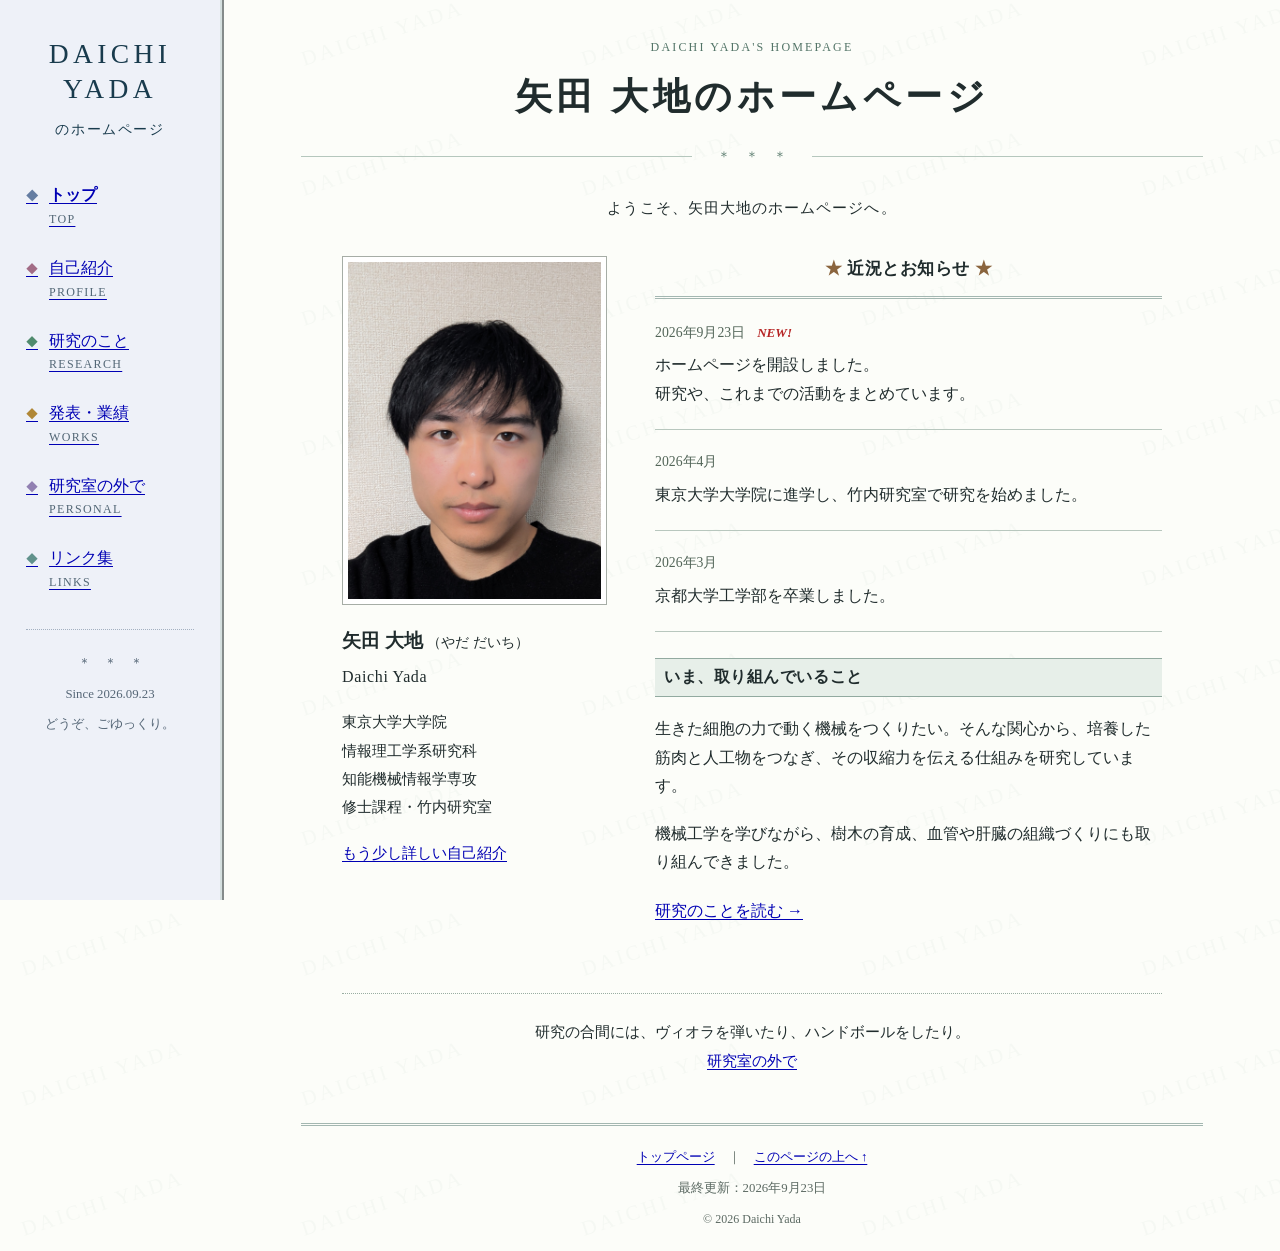
==== docs/index.html @ 032e5d39 "Create retro personal homepage with profile and research achievements" ====
<!doctype html>
<html lang="ja">
<head>
<meta charset="utf-8">
<meta name="viewport" content="width=device-width, initial-scale=1">
<title>矢田 大地のホームページ</title>
<meta name="description" content="矢田大地の個人ホームページ。東京大学大学院・竹内研究室での研究、京都大学からの経歴、学会発表と課外活動を紹介しています。">
<meta name="theme-color" content="#eef1f8">
<link rel="canonical" href="https://daichi-yada.github.io/">
<link rel="icon" href="assets/favicon.svg" type="image/svg+xml">
<link rel="stylesheet" href="style.css">
</head>
<body>
<a class="skip-link" href="#main">本文へ移動</a>
<aside class="sidebar"><a class="site-sign" href="index.html" aria-label="矢田大地のホームページ トップ"><span lang="en">DAICHI<br> YADA</span><small>のホームページ</small></a><nav aria-label="メインメニュー"><ul><li><a href="index.html" aria-current="page"><span class="nav-mark" aria-hidden="true">◆</span>トップ<small lang="en">TOP</small></a></li><li><a href="profile.html"><span class="nav-mark" aria-hidden="true">◆</span>自己紹介<small lang="en">PROFILE</small></a></li><li><a href="research.html"><span class="nav-mark" aria-hidden="true">◆</span>研究のこと<small lang="en">RESEARCH</small></a></li><li><a href="works.html"><span class="nav-mark" aria-hidden="true">◆</span>発表・業績<small lang="en">WORKS</small></a></li><li><a href="personal.html"><span class="nav-mark" aria-hidden="true">◆</span>研究室の外で<small lang="en">PERSONAL</small></a></li><li><a href="links.html"><span class="nav-mark" aria-hidden="true">◆</span>リンク集<small lang="en">LINKS</small></a></li></ul></nav><div class="sidebar-footer"><span aria-hidden="true">＊　＊　＊</span><p lang="en">Since 2026.09.23</p><p>どうぞ、ごゆっくり。</p></div></aside>
<div class="page"><main id="main"><header class="page-header"><p class="eyebrow" lang="en">DAICHI YADA'S HOMEPAGE</p><h1>矢田 大地のホームページ</h1><div class="star-line" aria-hidden="true">＊　＊　＊</div></header><div class="content">
<p class="welcome">ようこそ、矢田大地のホームページへ。</p>
<div class="home-grid">
 <div class="portrait-column">
  <img class="portrait" src="assets/portrait.jpg" width="2160" height="2881" alt="矢田大地の顔写真" fetchpriority="high">
  <p class="name">矢田 大地 <span>（やだ だいち）</span><br><span lang="en">Daichi Yada</span></p>
  <p>東京大学大学院<br>情報理工学系研究科<br>知能機械情報学専攻<br>修士課程・竹内研究室</p>
  <p><a href="profile.html">もう少し詳しい自己紹介</a></p>
 </div>
 <div class="home-news">
  <h2 class="stars">近況とお知らせ</h2>
  <article class="news-item"><time datetime="2026-09-23">2026年9月23日</time> <span class="new">NEW!</span><p>ホームページを開設しました。<br>研究や、これまでの活動をまとめています。</p></article>
  <article class="news-item"><time datetime="2026-04">2026年4月</time><p>東京大学大学院に進学し、竹内研究室で研究を始めました。</p></article>
  <article class="news-item"><time datetime="2026-03">2026年3月</time><p>京都大学工学部を卒業しました。</p></article>
  <section class="intro-note"><h2>いま、取り組んでいること</h2><p>生きた細胞の力で動く機械をつくりたい。そんな関心から、培養した筋肉と人工物をつなぎ、その収縮力を伝える仕組みを研究しています。</p><p>機械工学を学びながら、樹木の育成、血管や肝臓の組織づくりにも取り組んできました。</p><a href="research.html">研究のことを読む →</a></section>
 </div>
</div>
<div class="home-bottom"><p>研究の合間には、ヴィオラを弾いたり、ハンドボールをしたり。</p><a href="personal.html">研究室の外で</a></div>
</div></main>
<footer class="footer"><p><a href="index.html">トップページ</a>　｜　<a href="#main">このページの上へ ↑</a></p><p>最終更新：2026年9月23日</p><small lang="en">© 2026 Daichi Yada</small></footer></div>
</body></html>
---- docs/style.css ----
:root{color-scheme:light;--ink:#202c2d;--blue:#0000b4;--line:#a3b7b1;--sidebar:224px}
*{box-sizing:border-box}html{scroll-padding-top:20px}body{margin:0;color:var(--ink);background:#fcfdf9 url('assets/pattern.svg') repeat;font:16px/1.85 'Yu Mincho','Hiragino Mincho ProN','Noto Serif CJK JP',serif}a{color:var(--blue);text-underline-offset:3px}a:visited{color:#653787}a:hover{color:#9b271c}a:focus-visible{outline:3px solid #b36b21;outline-offset:5px}p{margin:0 0 1.2em}h1,h2,h3{line-height:1.55}h1{font-size:clamp(1.75rem,3.2vw,2.3rem);letter-spacing:.12em;margin:12px 0 18px;font-weight:700}h2{font-size:1.22rem;letter-spacing:.035em;margin:36px 0 18px;padding:6px 12px;background:#e7efe9;border-top:1px solid #92aaa0;border-bottom:1px solid #92aaa0}h3{font-size:1.1rem}small{font-size:.82rem}h2 small{font-weight:400;display:inline-block;margin-left:14px}section{margin-bottom:30px}.sidebar{position:fixed;left:0;top:0;bottom:0;width:var(--sidebar);background:#eef1f8;border-right:4px ridge #d4dfdf;padding:38px 26px 25px;overflow-y:auto}.site-sign{display:block;text-align:center;color:#193b4d!important;text-decoration:none;margin-bottom:37px}.site-sign>span{font:1.72rem/1.16 Georgia,serif;letter-spacing:.16em}.site-sign>small{display:block;margin-top:10px;font-size:.85rem;letter-spacing:.12em}nav ul{padding:0;margin:0;list-style:none}nav li{margin:0 0 23px}nav a{display:block;padding:1px 0}nav a[aria-current]{font-weight:700}.nav-mark{font-size:.72rem;margin-right:11px;color:#647da2}nav li:nth-child(2) .nav-mark{color:#a26c86}nav li:nth-child(3) .nav-mark{color:#508b6e}nav li:nth-child(4) .nav-mark{color:#b08736}nav li:nth-child(5) .nav-mark{color:#9180b2}nav li:nth-child(6) .nav-mark{color:#61928c}nav small{display:block;padding-left:23px;letter-spacing:.11em;font-family:Georgia,serif;font-weight:400;color:#536776;font-size:.75rem;line-height:1.5}.sidebar-footer{text-align:center;border-top:1px dotted #a3b0c1;margin-top:37px;padding-top:22px;color:#566777;font-size:.8rem}.sidebar-footer p{margin:7px 0}.page{margin-left:var(--sidebar);padding:38px 6vw 20px}main{max-width:920px;margin:0 auto;min-height:72vh}.page-header{text-align:center;margin-bottom:24px}.eyebrow{font: .75rem/1.5 Georgia,serif;letter-spacing:.18em;color:#527467;margin-bottom:7px}.star-line{font-size:.9rem;color:#658477;display:flex;align-items:center;gap:25px;justify-content:center}.star-line:before,.star-line:after{content:'';height:1px;background:#b5c7bd;flex:1}.content{max-width:820px;margin:0 auto}.welcome{text-align:center;margin:22px 0 34px;font-size:.95rem;letter-spacing:.07em}.home-grid{display:grid;grid-template-columns:265px minmax(0,1fr);gap:48px}.portrait{display:block;width:100%;height:auto;border:1px solid #a6ada6;padding:5px;background:#fff}.name{font-weight:700;font-size:1.17rem;margin:19px 0 15px}.name span{font-size:.9rem;font-weight:400}.name span[lang=en]{font:1rem/2 Georgia,serif;letter-spacing:.04em}.portrait-column>p:not(.name){font-size:.95rem}.stars{margin:0 0 2px;text-align:center;background:transparent;border:none;padding:0 0 14px;border-bottom:3px double var(--line);font-size:1.05rem}.stars:before{content:'★ ';color:#8a643d}.stars:after{content:' ★';color:#8a643d}.news-item{border-bottom:1px solid #b8c7be;padding:16px 0 2px}.news-item time{font-size:.86rem;color:#526558}.news-item p{margin-top:5px;font-size:.97rem}.new{color:#b62424;font:bold italic .82rem Georgia,serif;padding-left:8px}.intro-note h2{font-size:1rem;margin-top:26px;padding:6px 9px}.intro-note p{font-size:.97rem}.home-bottom{text-align:center;border-top:1px dotted #99ada2;margin-top:38px;padding-top:25px;font-size:.91rem}.home-bottom p{margin-bottom:2px}.lead{text-align:center;font-size:1.17rem;margin:30px 0}.profile-list{display:grid;grid-template-columns:140px 1fr;border-top:1px solid var(--line)}.profile-list dt,.profile-list dd{padding:13px 12px;border-bottom:1px solid var(--line);margin:0}.profile-list dt{background:#edf1eb}table{border-collapse:collapse;width:100%;background:#ffffff94}th,td{border:1px solid var(--line);padding:13px 16px;text-align:left;vertical-align:top}thead{background:#e7efe9}tbody th{width:175px;font-weight:400}.spaced-list{padding-left:1.4em}.spaced-list li{margin:9px 0}.affiliation{color:#53695c;font-size:.88rem;margin-bottom:11px}.thesis{padding-left:17px;border-left:3px double #8da596;font-size:.94rem;overflow-wrap:anywhere}.publication{border-bottom:1px dotted var(--line);padding:10px 0 18px;margin-bottom:24px}.publication h3{margin:7px 0}.publication p[lang=en]{font-family:Georgia,serif;font-size:1rem;line-height:1.7}.activity-list dt,.link-list dt{font-weight:bold;margin-top:27px}.activity-list dd,.link-list dd{margin:8px 0 22px 19px}.closing-note{text-align:center;border-top:1px dotted var(--line);margin-top:40px;padding-top:28px}.footer{max-width:920px;margin:48px auto 0;padding-top:20px;border-top:3px double var(--line);text-align:center;font-size:.8rem;color:#5c6a63}.footer p{margin:0 0 7px}.footer small{font-size:.75rem}.skip-link{position:fixed;left:12px;top:-100px;z-index:2;background:white;padding:10px}.skip-link:focus{top:10px}.sr-only{position:absolute;width:1px;height:1px;padding:0;margin:-1px;overflow:hidden;clip:rect(0,0,0,0);white-space:nowrap;border:0}
@media(min-width:1500px){.page{padding-top:55px}.home-grid{gap:60px}}
@media(max-width:1050px){:root{--sidebar:190px}.sidebar{padding:30px 18px}.page{padding:28px 4vw}.home-grid{grid-template-columns:220px minmax(0,1fr);gap:30px}}
@media(max-width:760px){.sidebar{position:static;width:auto;border-right:0;border-bottom:4px ridge #d4dfdf;padding:16px 20px 12px}.site-sign{margin:0 0 15px}.site-sign>span{font-size:1.25rem}.site-sign br{display:none}.site-sign br:after{content:' '}.site-sign>small{display:inline;margin-left:10px;font-size:.8rem}nav ul{display:grid;grid-template-columns:repeat(3,minmax(0,1fr));gap:8px 10px}nav li{margin:0}nav a{font-size:.9rem;text-align:center;padding:5px 0}.nav-mark{margin-right:5px;font-size:.6rem}nav small{padding:0;font-size:.75rem}.sidebar-footer{display:none}.page{margin:0;padding:27px 22px 18px}h1{font-size:1.6rem;letter-spacing:.05em}.welcome{font-size:.9rem;margin-bottom:26px}.home-grid{grid-template-columns:190px minmax(0,1fr);gap:24px}.profile-list{grid-template-columns:110px 1fr}th,td{padding:11px 10px}tbody th{width:135px}.footer{margin-top:35px}}
@media(max-width:560px){.home-grid{grid-template-columns:1fr;gap:26px}.portrait-column{text-align:center}.portrait{width:230px;max-width:100%;margin:auto}.portrait-column>p{margin-bottom:12px}.portrait-column>p:not(.name){line-height:1.7}.home-news .stars{margin-top:4px}.profile-list{grid-template-columns:1fr}.profile-list dt{padding-bottom:4px;border-bottom:0;font-weight:700}.profile-list dd{padding-top:6px}h2{font-size:1.1rem}h2 small{display:block;margin-left:0}tbody th{width:105px;font-size:.9rem}.eyebrow{font-size:.75rem;letter-spacing:.1em}.page{padding-left:18px;padding-right:18px}}
@media print{.sidebar,.skip-link,.footer{display:none}.page{margin:0;padding:0}body{background:white;font-size:11pt}main{max-width:none}a{color:inherit}.portrait{max-width:180px}h2{break-after:avoid}tr,.publication{break-inside:avoid}}
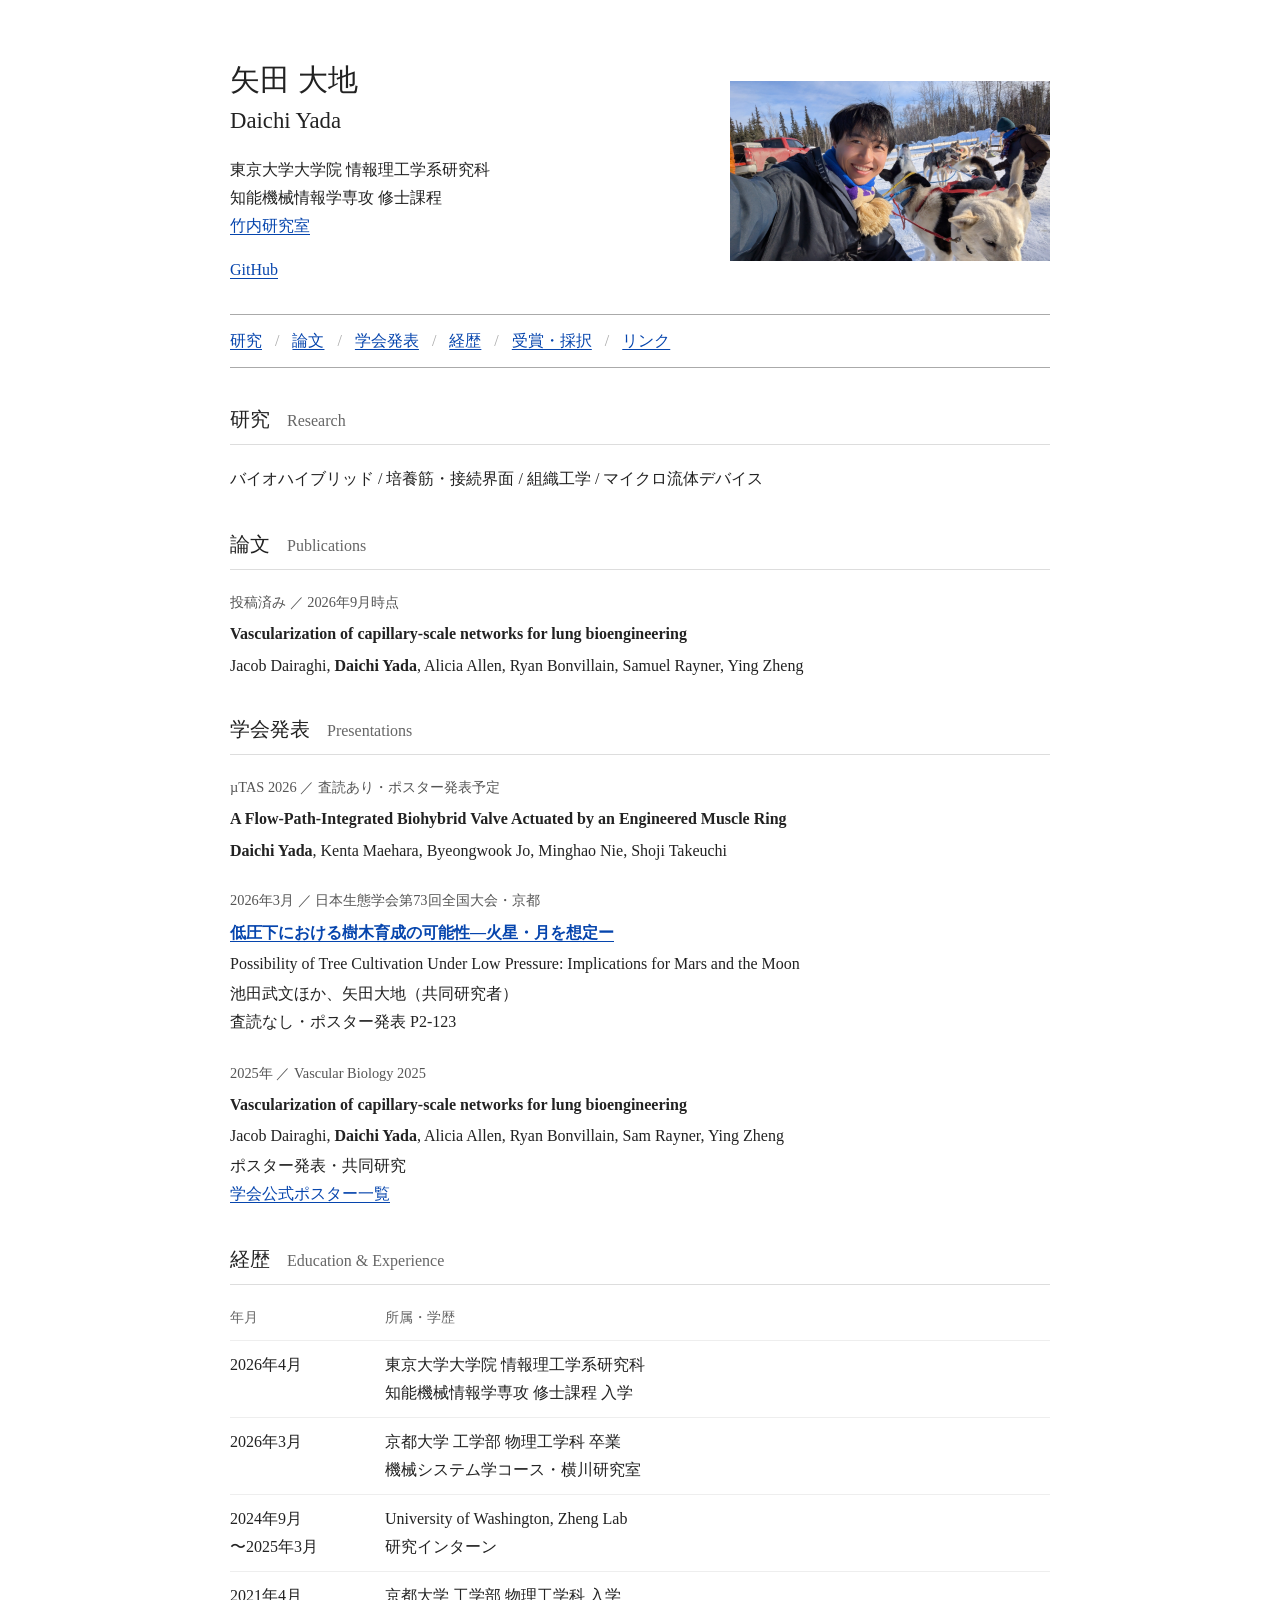
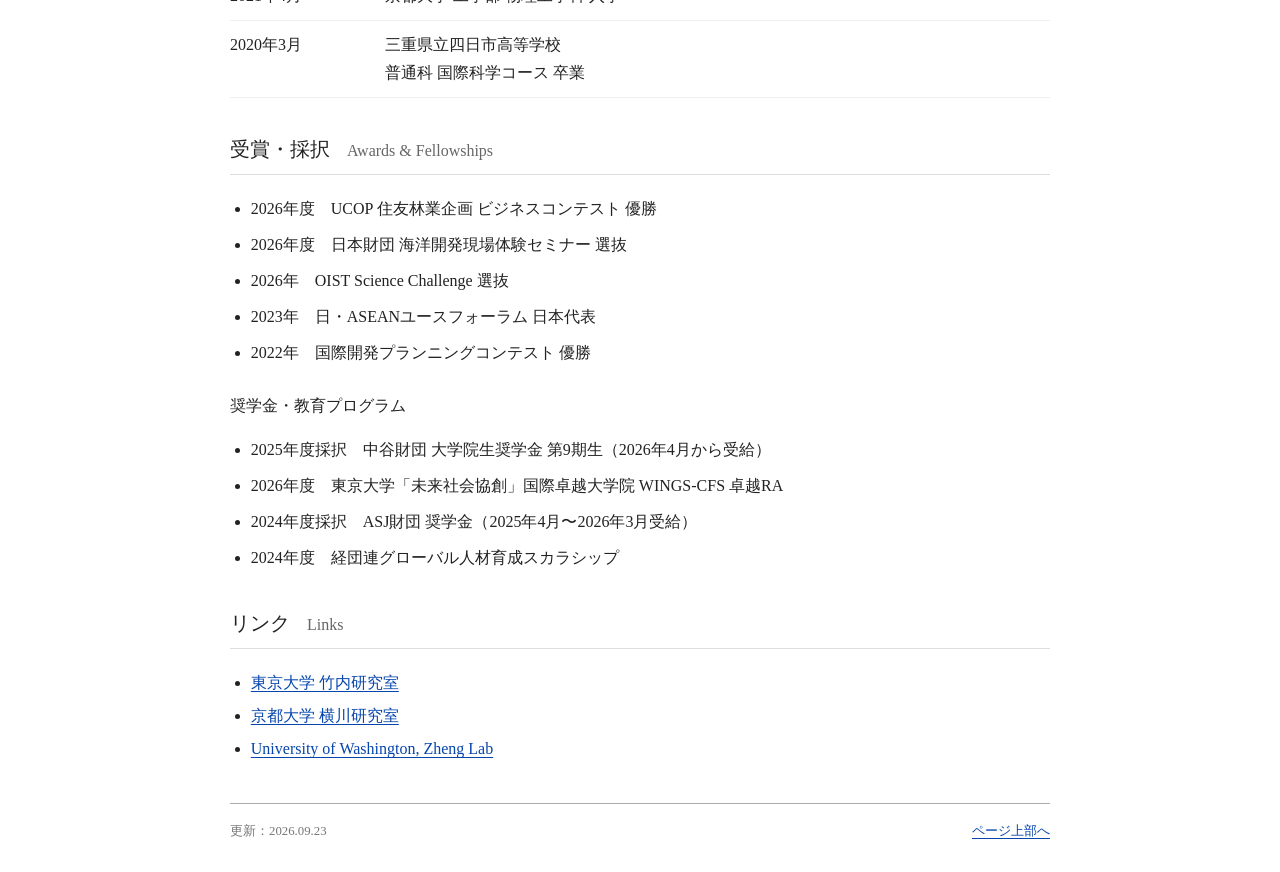
==== commit 1785a4d5: "Simplify homepage to academic profile and replace portrait" ====
--- a/docs/index.html
+++ b/docs/index.html
@@ -3,34 +3,62 @@
 <head>
 <meta charset="utf-8">
 <meta name="viewport" content="width=device-width, initial-scale=1">
-<title>矢田 大地のホームページ</title>
-<meta name="description" content="矢田大地の個人ホームページ。東京大学大学院・竹内研究室での研究、京都大学からの経歴、学会発表と課外活動を紹介しています。">
-<meta name="theme-color" content="#eef1f8">
+<title>矢田 大地 / Daichi Yada</title>
+<meta name="description" content="矢田大地 / Daichi Yada — 東京大学大学院 情報理工学系研究科。経歴・論文・学会発表。">
+<meta name="theme-color" content="#ffffff">
 <link rel="canonical" href="https://daichi-yada.github.io/">
 <link rel="icon" href="assets/favicon.svg" type="image/svg+xml">
 <link rel="stylesheet" href="style.css">
 </head>
 <body>
 <a class="skip-link" href="#main">本文へ移動</a>
-<aside class="sidebar"><a class="site-sign" href="index.html" aria-label="矢田大地のホームページ トップ"><span lang="en">DAICHI<br> YADA</span><small>のホームページ</small></a><nav aria-label="メインメニュー"><ul><li><a href="index.html" aria-current="page"><span class="nav-mark" aria-hidden="true">◆</span>トップ<small lang="en">TOP</small></a></li><li><a href="profile.html"><span class="nav-mark" aria-hidden="true">◆</span>自己紹介<small lang="en">PROFILE</small></a></li><li><a href="research.html"><span class="nav-mark" aria-hidden="true">◆</span>研究のこと<small lang="en">RESEARCH</small></a></li><li><a href="works.html"><span class="nav-mark" aria-hidden="true">◆</span>発表・業績<small lang="en">WORKS</small></a></li><li><a href="personal.html"><span class="nav-mark" aria-hidden="true">◆</span>研究室の外で<small lang="en">PERSONAL</small></a></li><li><a href="links.html"><span class="nav-mark" aria-hidden="true">◆</span>リンク集<small lang="en">LINKS</small></a></li></ul></nav><div class="sidebar-footer"><span aria-hidden="true">＊　＊　＊</span><p lang="en">Since 2026.09.23</p><p>どうぞ、ごゆっくり。</p></div></aside>
-<div class="page"><main id="main"><header class="page-header"><p class="eyebrow" lang="en">DAICHI YADA'S HOMEPAGE</p><h1>矢田 大地のホームページ</h1><div class="star-line" aria-hidden="true">＊　＊　＊</div></header><div class="content">
-<p class="welcome">ようこそ、矢田大地のホームページへ。</p>
-<div class="home-grid">
- <div class="portrait-column">
-  <img class="portrait" src="assets/portrait.jpg" width="2160" height="2881" alt="矢田大地の顔写真" fetchpriority="high">
-  <p class="name">矢田 大地 <span>（やだ だいち）</span><br><span lang="en">Daichi Yada</span></p>
-  <p>東京大学大学院<br>情報理工学系研究科<br>知能機械情報学専攻<br>修士課程・竹内研究室</p>
-  <p><a href="profile.html">もう少し詳しい自己紹介</a></p>
- </div>
- <div class="home-news">
-  <h2 class="stars">近況とお知らせ</h2>
-  <article class="news-item"><time datetime="2026-09-23">2026年9月23日</time> <span class="new">NEW!</span><p>ホームページを開設しました。<br>研究や、これまでの活動をまとめています。</p></article>
-  <article class="news-item"><time datetime="2026-04">2026年4月</time><p>東京大学大学院に進学し、竹内研究室で研究を始めました。</p></article>
-  <article class="news-item"><time datetime="2026-03">2026年3月</time><p>京都大学工学部を卒業しました。</p></article>
-  <section class="intro-note"><h2>いま、取り組んでいること</h2><p>生きた細胞の力で動く機械をつくりたい。そんな関心から、培養した筋肉と人工物をつなぎ、その収縮力を伝える仕組みを研究しています。</p><p>機械工学を学びながら、樹木の育成、血管や肝臓の組織づくりにも取り組んできました。</p><a href="research.html">研究のことを読む →</a></section>
- </div>
+<main id="main">
+<header class="profile-header">
+<div class="identity">
+<h1>矢田 大地 <span lang="en">Daichi Yada</span></h1>
+<p>東京大学大学院 情報理工学系研究科<br>知能機械情報学専攻 修士課程<br><a href="https://www.hybrid.t.u-tokyo.ac.jp/">竹内研究室</a></p>
+<p class="external"><a href="https://github.com/Daichi-Yada">GitHub</a></p>
 </div>
-<div class="home-bottom"><p>研究の合間には、ヴィオラを弾いたり、ハンドボールをしたり。</p><a href="personal.html">研究室の外で</a></div>
-</div></main>
-<footer class="footer"><p><a href="index.html">トップページ</a>　｜　<a href="#main">このページの上へ ↑</a></p><p>最終更新：2026年9月23日</p><small lang="en">© 2026 Daichi Yada</small></footer></div>
-</body></html>
+<img class="portrait" src="assets/portrait-2025.jpg" width="3840" height="2160" alt="雪景色の中で犬と写る矢田大地" fetchpriority="high">
+</header>
+<nav aria-label="メインメニュー"><a href="#research">研究</a><span>/</span><a href="#publications">論文</a><span>/</span><a href="#presentations">学会発表</a><span>/</span><a href="#education">経歴</a><span>/</span><a href="#awards">受賞・採択</a><span>/</span><a href="#links">リンク</a></nav>
+<section id="research"><h2>研究 <small lang="en">Research</small></h2><p>バイオハイブリッド / 培養筋・接続界面 / 組織工学 / マイクロ流体デバイス</p></section>
+<section id="publications"><h2>論文 <small lang="en">Publications</small></h2>
+<article class="publication"><p class="affiliation">投稿済み ／ 2026年9月時点</p><h3 lang="en">Vascularization of capillary-scale networks for lung bioengineering</h3><p lang="en">Jacob Dairaghi, <strong>Daichi Yada</strong>, Alicia Allen, Ryan Bonvillain, Samuel Rayner, Ying Zheng</p></article>
+</section>
+<section id="presentations"><h2>学会発表 <small lang="en">Presentations</small></h2>
+<article class="publication"><p class="affiliation">µTAS 2026 ／ 査読あり・ポスター発表予定</p><h3 lang="en">A Flow-Path-Integrated Biohybrid Valve Actuated by an Engineered Muscle Ring</h3><p lang="en"><strong>Daichi Yada</strong>, Kenta Maehara, Byeongwook Jo, Minghao Nie, Shoji Takeuchi</p></article>
+<article class="publication"><p class="affiliation">2026年3月 ／ 日本生態学会第73回全国大会・京都</p><h3><a href="https://esj.ne.jp/meeting/abst/73/P2-123.html">低圧下における樹木育成の可能性―火星・月を想定ー</a></h3><p lang="en">Possibility of Tree Cultivation Under Low Pressure: Implications for Mars and the Moon</p><p>池田武文ほか、矢田大地（共同研究者）<br>査読なし・ポスター発表 P2-123</p></article>
+<article class="publication"><p class="affiliation">2025年 ／ Vascular Biology 2025</p><h3 lang="en">Vascularization of capillary-scale networks for lung bioengineering</h3><p lang="en">Jacob Dairaghi, <strong>Daichi Yada</strong>, Alicia Allen, Ryan Bonvillain, Sam Rayner, Ying Zheng</p><p>ポスター発表・共同研究<br><a href="https://northamericanvascularbiologyorganization.growthzoneapp.com/ap/CloudFile/Download/LvDlM87p">学会公式ポスター一覧</a></p></article>
+</section>
+<section id="education"><h2>経歴 <small lang="en">Education &amp; Experience</small></h2>
+<table><caption class="sr-only">学歴と研究留学の経歴</caption><thead><tr><th scope="col">年月</th><th scope="col">所属・学歴</th></tr></thead><tbody>
+<tr><th scope="row">2026年4月</th><td>東京大学大学院 情報理工学系研究科<br>知能機械情報学専攻 修士課程 入学</td></tr>
+<tr><th scope="row">2026年3月</th><td>京都大学 工学部 物理工学科 卒業<br>機械システム学コース・横川研究室</td></tr>
+<tr><th scope="row">2024年9月<br>〜2025年3月</th><td>University of Washington, Zheng Lab<br>研究インターン</td></tr>
+<tr><th scope="row">2021年4月</th><td>京都大学 工学部 物理工学科 入学</td></tr>
+<tr><th scope="row">2020年3月</th><td>三重県立四日市高等学校<br>普通科 国際科学コース 卒業</td></tr>
+</tbody></table>
+</section>
+<section id="awards"><h2>受賞・採択 <small lang="en">Awards &amp; Fellowships</small></h2>
+<ul class="spaced-list">
+<li>2026年度　UCOP 住友林業企画 ビジネスコンテスト 優勝</li>
+<li>2026年度　日本財団 海洋開発現場体験セミナー 選抜</li>
+<li>2026年　OIST Science Challenge 選抜</li>
+<li>2023年　日・ASEANユースフォーラム 日本代表</li>
+<li>2022年　国際開発プランニングコンテスト 優勝</li>
+</ul>
+<h3 class="subheading">奨学金・教育プログラム</h3>
+<ul class="spaced-list"><li>2025年度採択　中谷財団 大学院生奨学金 第9期生（2026年4月から受給）</li><li>2026年度　東京大学「未来社会協創」国際卓越大学院 WINGS-CFS 卓越RA</li><li>2024年度採択　ASJ財団 奨学金（2025年4月〜2026年3月受給）</li><li>2024年度　経団連グローバル人材育成スカラシップ</li></ul>
+</section>
+<section id="links"><h2>リンク <small lang="en">Links</small></h2>
+<ul class="link-list">
+<li><a href="https://www.hybrid.t.u-tokyo.ac.jp/">東京大学 竹内研究室</a></li>
+<li><a href="https://www.mbsys.me.kyoto-u.ac.jp/">京都大学 横川研究室</a></li>
+<li><a href="https://sites.google.com/uw.edu/yingzhenglab/">University of Washington, Zheng Lab</a></li>
+</ul>
+</section>
+<footer><span>更新：2026.09.23</span><a href="#main">ページ上部へ</a></footer>
+</main>
+</body>
+</html>
--- a/docs/style.css
+++ b/docs/style.css
@@ -1,7 +1,39 @@
-:root{color-scheme:light;--ink:#202c2d;--blue:#0000b4;--line:#a3b7b1;--sidebar:224px}
-*{box-sizing:border-box}html{scroll-padding-top:20px}body{margin:0;color:var(--ink);background:#fcfdf9 url('assets/pattern.svg') repeat;font:16px/1.85 'Yu Mincho','Hiragino Mincho ProN','Noto Serif CJK JP',serif}a{color:var(--blue);text-underline-offset:3px}a:visited{color:#653787}a:hover{color:#9b271c}a:focus-visible{outline:3px solid #b36b21;outline-offset:5px}p{margin:0 0 1.2em}h1,h2,h3{line-height:1.55}h1{font-size:clamp(1.75rem,3.2vw,2.3rem);letter-spacing:.12em;margin:12px 0 18px;font-weight:700}h2{font-size:1.22rem;letter-spacing:.035em;margin:36px 0 18px;padding:6px 12px;background:#e7efe9;border-top:1px solid #92aaa0;border-bottom:1px solid #92aaa0}h3{font-size:1.1rem}small{font-size:.82rem}h2 small{font-weight:400;display:inline-block;margin-left:14px}section{margin-bottom:30px}.sidebar{position:fixed;left:0;top:0;bottom:0;width:var(--sidebar);background:#eef1f8;border-right:4px ridge #d4dfdf;padding:38px 26px 25px;overflow-y:auto}.site-sign{display:block;text-align:center;color:#193b4d!important;text-decoration:none;margin-bottom:37px}.site-sign>span{font:1.72rem/1.16 Georgia,serif;letter-spacing:.16em}.site-sign>small{display:block;margin-top:10px;font-size:.85rem;letter-spacing:.12em}nav ul{padding:0;margin:0;list-style:none}nav li{margin:0 0 23px}nav a{display:block;padding:1px 0}nav a[aria-current]{font-weight:700}.nav-mark{font-size:.72rem;margin-right:11px;color:#647da2}nav li:nth-child(2) .nav-mark{color:#a26c86}nav li:nth-child(3) .nav-mark{color:#508b6e}nav li:nth-child(4) .nav-mark{color:#b08736}nav li:nth-child(5) .nav-mark{color:#9180b2}nav li:nth-child(6) .nav-mark{color:#61928c}nav small{display:block;padding-left:23px;letter-spacing:.11em;font-family:Georgia,serif;font-weight:400;color:#536776;font-size:.75rem;line-height:1.5}.sidebar-footer{text-align:center;border-top:1px dotted #a3b0c1;margin-top:37px;padding-top:22px;color:#566777;font-size:.8rem}.sidebar-footer p{margin:7px 0}.page{margin-left:var(--sidebar);padding:38px 6vw 20px}main{max-width:920px;margin:0 auto;min-height:72vh}.page-header{text-align:center;margin-bottom:24px}.eyebrow{font: .75rem/1.5 Georgia,serif;letter-spacing:.18em;color:#527467;margin-bottom:7px}.star-line{font-size:.9rem;color:#658477;display:flex;align-items:center;gap:25px;justify-content:center}.star-line:before,.star-line:after{content:'';height:1px;background:#b5c7bd;flex:1}.content{max-width:820px;margin:0 auto}.welcome{text-align:center;margin:22px 0 34px;font-size:.95rem;letter-spacing:.07em}.home-grid{display:grid;grid-template-columns:265px minmax(0,1fr);gap:48px}.portrait{display:block;width:100%;height:auto;border:1px solid #a6ada6;padding:5px;background:#fff}.name{font-weight:700;font-size:1.17rem;margin:19px 0 15px}.name span{font-size:.9rem;font-weight:400}.name span[lang=en]{font:1rem/2 Georgia,serif;letter-spacing:.04em}.portrait-column>p:not(.name){font-size:.95rem}.stars{margin:0 0 2px;text-align:center;background:transparent;border:none;padding:0 0 14px;border-bottom:3px double var(--line);font-size:1.05rem}.stars:before{content:'★ ';color:#8a643d}.stars:after{content:' ★';color:#8a643d}.news-item{border-bottom:1px solid #b8c7be;padding:16px 0 2px}.news-item time{font-size:.86rem;color:#526558}.news-item p{margin-top:5px;font-size:.97rem}.new{color:#b62424;font:bold italic .82rem Georgia,serif;padding-left:8px}.intro-note h2{font-size:1rem;margin-top:26px;padding:6px 9px}.intro-note p{font-size:.97rem}.home-bottom{text-align:center;border-top:1px dotted #99ada2;margin-top:38px;padding-top:25px;font-size:.91rem}.home-bottom p{margin-bottom:2px}.lead{text-align:center;font-size:1.17rem;margin:30px 0}.profile-list{display:grid;grid-template-columns:140px 1fr;border-top:1px solid var(--line)}.profile-list dt,.profile-list dd{padding:13px 12px;border-bottom:1px solid var(--line);margin:0}.profile-list dt{background:#edf1eb}table{border-collapse:collapse;width:100%;background:#ffffff94}th,td{border:1px solid var(--line);padding:13px 16px;text-align:left;vertical-align:top}thead{background:#e7efe9}tbody th{width:175px;font-weight:400}.spaced-list{padding-left:1.4em}.spaced-list li{margin:9px 0}.affiliation{color:#53695c;font-size:.88rem;margin-bottom:11px}.thesis{padding-left:17px;border-left:3px double #8da596;font-size:.94rem;overflow-wrap:anywhere}.publication{border-bottom:1px dotted var(--line);padding:10px 0 18px;margin-bottom:24px}.publication h3{margin:7px 0}.publication p[lang=en]{font-family:Georgia,serif;font-size:1rem;line-height:1.7}.activity-list dt,.link-list dt{font-weight:bold;margin-top:27px}.activity-list dd,.link-list dd{margin:8px 0 22px 19px}.closing-note{text-align:center;border-top:1px dotted var(--line);margin-top:40px;padding-top:28px}.footer{max-width:920px;margin:48px auto 0;padding-top:20px;border-top:3px double var(--line);text-align:center;font-size:.8rem;color:#5c6a63}.footer p{margin:0 0 7px}.footer small{font-size:.75rem}.skip-link{position:fixed;left:12px;top:-100px;z-index:2;background:white;padding:10px}.skip-link:focus{top:10px}.sr-only{position:absolute;width:1px;height:1px;padding:0;margin:-1px;overflow:hidden;clip:rect(0,0,0,0);white-space:nowrap;border:0}
-@media(min-width:1500px){.page{padding-top:55px}.home-grid{gap:60px}}
-@media(max-width:1050px){:root{--sidebar:190px}.sidebar{padding:30px 18px}.page{padding:28px 4vw}.home-grid{grid-template-columns:220px minmax(0,1fr);gap:30px}}
-@media(max-width:760px){.sidebar{position:static;width:auto;border-right:0;border-bottom:4px ridge #d4dfdf;padding:16px 20px 12px}.site-sign{margin:0 0 15px}.site-sign>span{font-size:1.25rem}.site-sign br{display:none}.site-sign br:after{content:' '}.site-sign>small{display:inline;margin-left:10px;font-size:.8rem}nav ul{display:grid;grid-template-columns:repeat(3,minmax(0,1fr));gap:8px 10px}nav li{margin:0}nav a{font-size:.9rem;text-align:center;padding:5px 0}.nav-mark{margin-right:5px;font-size:.6rem}nav small{padding:0;font-size:.75rem}.sidebar-footer{display:none}.page{margin:0;padding:27px 22px 18px}h1{font-size:1.6rem;letter-spacing:.05em}.welcome{font-size:.9rem;margin-bottom:26px}.home-grid{grid-template-columns:190px minmax(0,1fr);gap:24px}.profile-list{grid-template-columns:110px 1fr}th,td{padding:11px 10px}tbody th{width:135px}.footer{margin-top:35px}}
-@media(max-width:560px){.home-grid{grid-template-columns:1fr;gap:26px}.portrait-column{text-align:center}.portrait{width:230px;max-width:100%;margin:auto}.portrait-column>p{margin-bottom:12px}.portrait-column>p:not(.name){line-height:1.7}.home-news .stars{margin-top:4px}.profile-list{grid-template-columns:1fr}.profile-list dt{padding-bottom:4px;border-bottom:0;font-weight:700}.profile-list dd{padding-top:6px}h2{font-size:1.1rem}h2 small{display:block;margin-left:0}tbody th{width:105px;font-size:.9rem}.eyebrow{font-size:.75rem;letter-spacing:.1em}.page{padding-left:18px;padding-right:18px}}
-@media print{.sidebar,.skip-link,.footer{display:none}.page{margin:0;padding:0}body{background:white;font-size:11pt}main{max-width:none}a{color:inherit}.portrait{max-width:180px}h2{break-after:avoid}tr,.publication{break-inside:avoid}}
+:root{color-scheme:light;color:#222;background:#fff;font-family:Georgia,'Yu Mincho','Hiragino Mincho ProN',serif;font-size:16px;line-height:1.75}
+*{box-sizing:border-box}
+body{margin:0}
+main{max-width:880px;margin:58px auto 30px;padding:0 30px}
+a{color:#0645ad;text-decoration:underline;text-underline-offset:3px}
+a:visited{color:#663399}
+a:hover{color:#a53020}
+a:focus-visible{outline:2px solid #a95a11;outline-offset:5px}
+.profile-header{display:grid;grid-template-columns:minmax(0,1fr) 320px;align-items:center;gap:35px;margin-bottom:30px}
+h1{font-size:1.9rem;font-weight:400;line-height:1.45;margin:0 0 18px}
+h1 span{display:block;font-size:1.42rem;margin-top:3px}
+p{margin:0 0 13px}
+.portrait{display:block;width:100%;height:auto}
+.external{margin-top:16px;margin-bottom:0}
+nav{display:flex;flex-wrap:wrap;gap:5px 13px;border-top:1px solid #aaa;border-bottom:1px solid #aaa;padding:12px 0;margin-bottom:34px}
+nav span{color:#aaa}
+section{margin:34px 0;scroll-margin-top:24px}
+h2{font-size:1.25rem;font-weight:400;margin:0 0 20px;border-bottom:1px solid #ddd;padding-bottom:7px}
+h2 small{font-size:1rem;color:#666;margin-left:12px}
+.publication{margin:0 0 25px;overflow-wrap:anywhere}
+.publication h3{font-size:1rem;line-height:1.65;margin:0 0 5px;font-weight:700}
+.publication p{margin:3px 0}
+.publication .affiliation{font-size:.9rem;color:#555;margin-bottom:6px}
+.publication p[lang=en]{line-height:1.6}
+table{width:100%;border-collapse:collapse}
+th,td{text-align:left;vertical-align:top;padding:10px 0;border-bottom:1px solid #eee;font-weight:400}
+thead th{font-size:.9rem;color:#666;padding-top:0}
+tbody th{width:155px;padding-right:20px;white-space:nowrap}
+.subheading{font-size:1rem;font-weight:400;margin:25px 0 10px}
+ul{padding-left:1.3em}
+.spaced-list li{margin:8px 0}
+.link-list li{margin:5px 0}
+footer{border-top:1px solid #aaa;padding-top:16px;margin-top:40px;font-size:.8rem;color:#777;display:flex;justify-content:space-between;gap:15px}
+.skip-link{position:absolute;top:-100px;background:#fff;padding:10px}
+.skip-link:focus{top:0}
+.sr-only{position:absolute;width:1px;height:1px;overflow:hidden;clip:rect(0,0,0,0);white-space:nowrap}
+@media(max-width:700px){main{margin-top:30px;padding:0 22px}.profile-header{grid-template-columns:minmax(0,1fr) 42%;gap:20px}h1{font-size:1.6rem}.identity p{font-size:.9rem}h1 span{font-size:1.2rem}nav{gap:5px 10px}}
+@media(max-width:480px){.profile-header{grid-template-columns:1fr;gap:22px}.portrait{max-width:360px}.identity p{font-size:1rem}main{padding:0 19px}h2 small{font-size:.9rem;margin-left:7px}tbody th{width:105px;padding-right:12px;font-size:.9rem}nav{font-size:.92rem}section{margin:28px 0}}
+@media print{main{margin:0;max-width:none}nav,footer,.skip-link{display:none}a{color:inherit}section{break-inside:avoid}}
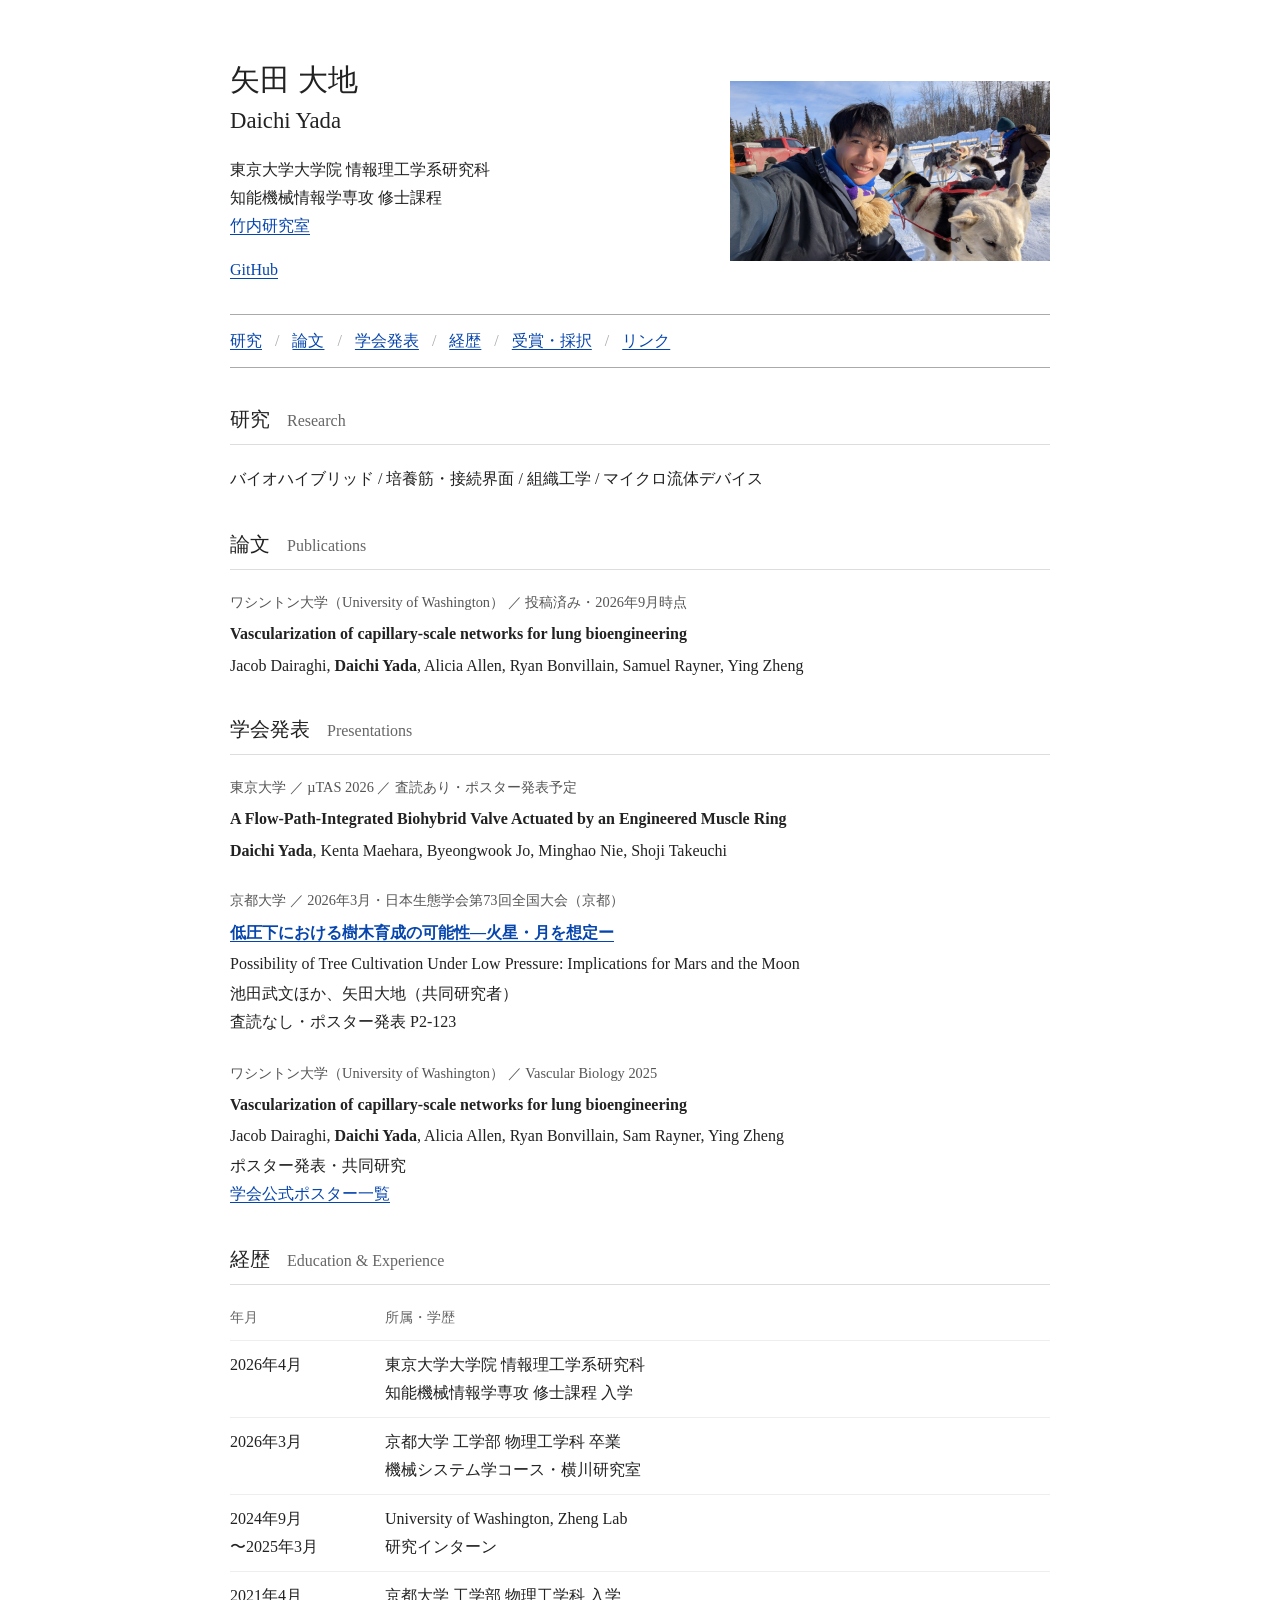
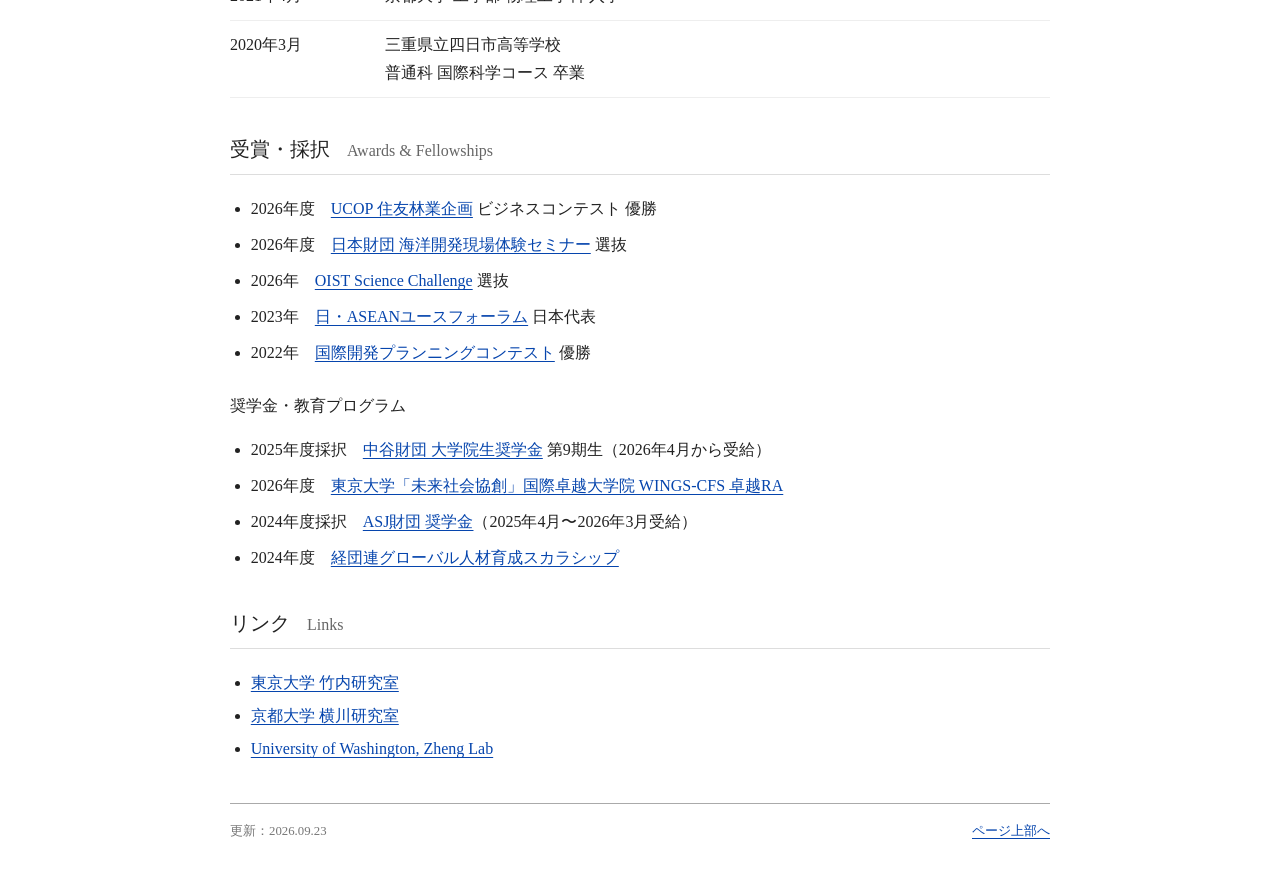
==== commit 4edd0182: "Add university names and official award and scholarship links" ====
--- a/docs/index.html
+++ b/docs/index.html
@@ -24,12 +24,12 @@
 <nav aria-label="メインメニュー"><a href="#research">研究</a><span>/</span><a href="#publications">論文</a><span>/</span><a href="#presentations">学会発表</a><span>/</span><a href="#education">経歴</a><span>/</span><a href="#awards">受賞・採択</a><span>/</span><a href="#links">リンク</a></nav>
 <section id="research"><h2>研究 <small lang="en">Research</small></h2><p>バイオハイブリッド / 培養筋・接続界面 / 組織工学 / マイクロ流体デバイス</p></section>
 <section id="publications"><h2>論文 <small lang="en">Publications</small></h2>
-<article class="publication"><p class="affiliation">投稿済み ／ 2026年9月時点</p><h3 lang="en">Vascularization of capillary-scale networks for lung bioengineering</h3><p lang="en">Jacob Dairaghi, <strong>Daichi Yada</strong>, Alicia Allen, Ryan Bonvillain, Samuel Rayner, Ying Zheng</p></article>
+<article class="publication"><p class="affiliation">ワシントン大学（University of Washington） ／ 投稿済み・2026年9月時点</p><h3 lang="en">Vascularization of capillary-scale networks for lung bioengineering</h3><p lang="en">Jacob Dairaghi, <strong>Daichi Yada</strong>, Alicia Allen, Ryan Bonvillain, Samuel Rayner, Ying Zheng</p></article>
 </section>
 <section id="presentations"><h2>学会発表 <small lang="en">Presentations</small></h2>
-<article class="publication"><p class="affiliation">µTAS 2026 ／ 査読あり・ポスター発表予定</p><h3 lang="en">A Flow-Path-Integrated Biohybrid Valve Actuated by an Engineered Muscle Ring</h3><p lang="en"><strong>Daichi Yada</strong>, Kenta Maehara, Byeongwook Jo, Minghao Nie, Shoji Takeuchi</p></article>
-<article class="publication"><p class="affiliation">2026年3月 ／ 日本生態学会第73回全国大会・京都</p><h3><a href="https://esj.ne.jp/meeting/abst/73/P2-123.html">低圧下における樹木育成の可能性―火星・月を想定ー</a></h3><p lang="en">Possibility of Tree Cultivation Under Low Pressure: Implications for Mars and the Moon</p><p>池田武文ほか、矢田大地（共同研究者）<br>査読なし・ポスター発表 P2-123</p></article>
-<article class="publication"><p class="affiliation">2025年 ／ Vascular Biology 2025</p><h3 lang="en">Vascularization of capillary-scale networks for lung bioengineering</h3><p lang="en">Jacob Dairaghi, <strong>Daichi Yada</strong>, Alicia Allen, Ryan Bonvillain, Sam Rayner, Ying Zheng</p><p>ポスター発表・共同研究<br><a href="https://northamericanvascularbiologyorganization.growthzoneapp.com/ap/CloudFile/Download/LvDlM87p">学会公式ポスター一覧</a></p></article>
+<article class="publication"><p class="affiliation">東京大学 ／ µTAS 2026 ／ 査読あり・ポスター発表予定</p><h3 lang="en">A Flow-Path-Integrated Biohybrid Valve Actuated by an Engineered Muscle Ring</h3><p lang="en"><strong>Daichi Yada</strong>, Kenta Maehara, Byeongwook Jo, Minghao Nie, Shoji Takeuchi</p></article>
+<article class="publication"><p class="affiliation">京都大学 ／ 2026年3月・日本生態学会第73回全国大会（京都）</p><h3><a href="https://esj.ne.jp/meeting/abst/73/P2-123.html">低圧下における樹木育成の可能性―火星・月を想定ー</a></h3><p lang="en">Possibility of Tree Cultivation Under Low Pressure: Implications for Mars and the Moon</p><p>池田武文ほか、矢田大地（共同研究者）<br>査読なし・ポスター発表 P2-123</p></article>
+<article class="publication"><p class="affiliation">ワシントン大学（University of Washington） ／ Vascular Biology 2025</p><h3 lang="en">Vascularization of capillary-scale networks for lung bioengineering</h3><p lang="en">Jacob Dairaghi, <strong>Daichi Yada</strong>, Alicia Allen, Ryan Bonvillain, Sam Rayner, Ying Zheng</p><p>ポスター発表・共同研究<br><a href="https://northamericanvascularbiologyorganization.growthzoneapp.com/ap/CloudFile/Download/LvDlM87p">学会公式ポスター一覧</a></p></article>
 </section>
 <section id="education"><h2>経歴 <small lang="en">Education &amp; Experience</small></h2>
 <table><caption class="sr-only">学歴と研究留学の経歴</caption><thead><tr><th scope="col">年月</th><th scope="col">所属・学歴</th></tr></thead><tbody>
@@ -42,14 +42,14 @@
 </section>
 <section id="awards"><h2>受賞・採択 <small lang="en">Awards &amp; Fellowships</small></h2>
 <ul class="spaced-list">
-<li>2026年度　UCOP 住友林業企画 ビジネスコンテスト 優勝</li>
-<li>2026年度　日本財団 海洋開発現場体験セミナー 選抜</li>
-<li>2026年　OIST Science Challenge 選抜</li>
-<li>2023年　日・ASEANユースフォーラム 日本代表</li>
-<li>2022年　国際開発プランニングコンテスト 優勝</li>
+<li>2026年度　<a href="https://www.u-tokyo.ac.jp/ja/students/special-activities/ugip_sf.html">UCOP 住友林業企画</a> ビジネスコンテスト 優勝</li>
+<li>2026年度　<a href="https://ssl.project-kaiyoukaihatsu.jp/program/">日本財団 海洋開発現場体験セミナー</a> 選抜</li>
+<li>2026年　<a href="https://www.oist.jp/news-center/news/education/2026/5/12/science-challenge-2026">OIST Science Challenge</a> 選抜</li>
+<li>2023年　<a href="https://www.jpf.go.jp/j/project/intel/exchange/youth-forum/2023/03-01.html">日・ASEANユースフォーラム</a> 日本代表</li>
+<li>2022年　<a href="https://iac.kyoto-u.ac.jp/news-topics/1062/">国際開発プランニングコンテスト</a> 優勝</li>
 </ul>
 <h3 class="subheading">奨学金・教育プログラム</h3>
-<ul class="spaced-list"><li>2025年度採択　中谷財団 大学院生奨学金 第9期生（2026年4月から受給）</li><li>2026年度　東京大学「未来社会協創」国際卓越大学院 WINGS-CFS 卓越RA</li><li>2024年度採択　ASJ財団 奨学金（2025年4月〜2026年3月受給）</li><li>2024年度　経団連グローバル人材育成スカラシップ</li></ul>
+<ul class="spaced-list"><li>2025年度採択　<a href="https://www.nakatani-foundation.jp/business/scholarship/">中谷財団 大学院生奨学金</a> 第9期生（2026年4月から受給）</li><li>2026年度　<a href="https://www.cfs.t.u-tokyo.ac.jp/rules.html">東京大学「未来社会協創」国際卓越大学院 WINGS-CFS 卓越RA</a></li><li>2024年度採択　<a href="https://www.asjf.or.jp/appreq.html">ASJ財団 奨学金</a>（2025年4月〜2026年3月受給）</li><li>2024年度　<a href="https://www.keidanren.or.jp/japanese/profile/ishizaka/">経団連グローバル人材育成スカラシップ</a></li></ul>
 </section>
 <section id="links"><h2>リンク <small lang="en">Links</small></h2>
 <ul class="link-list">
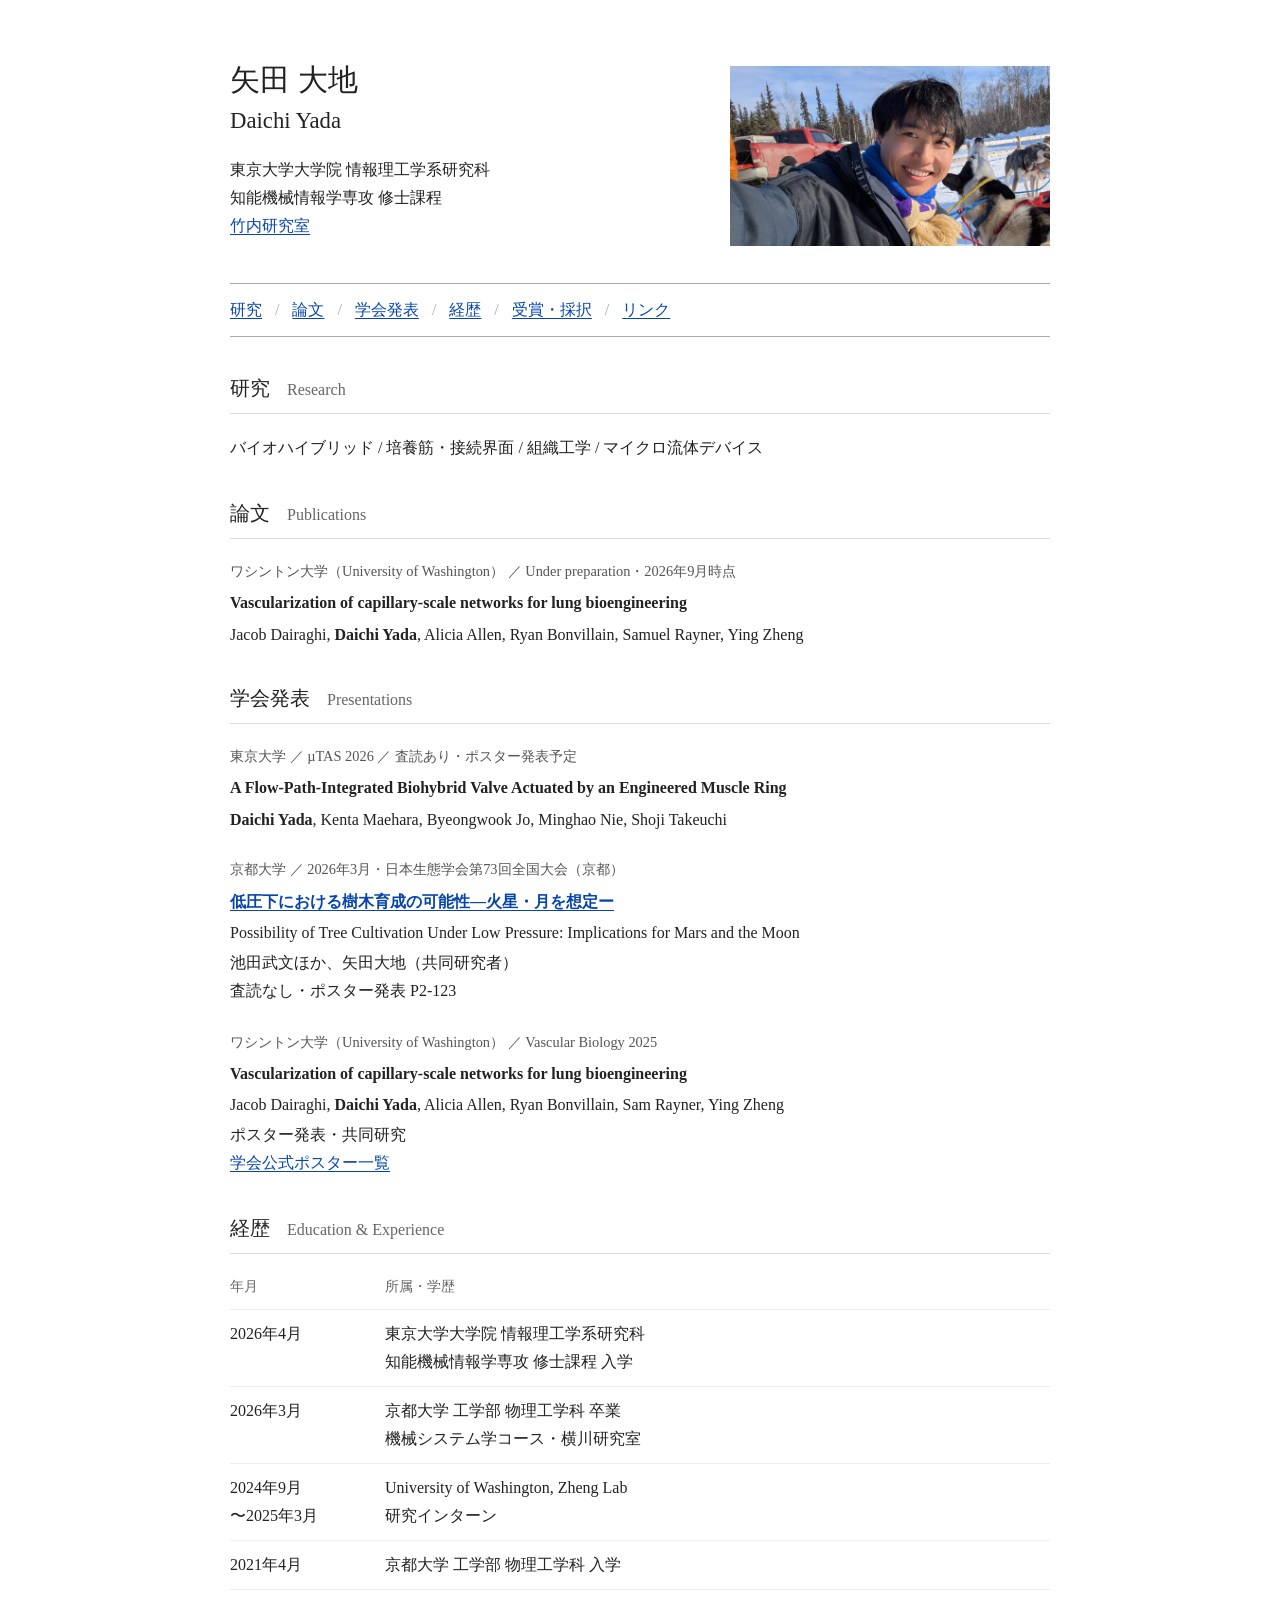
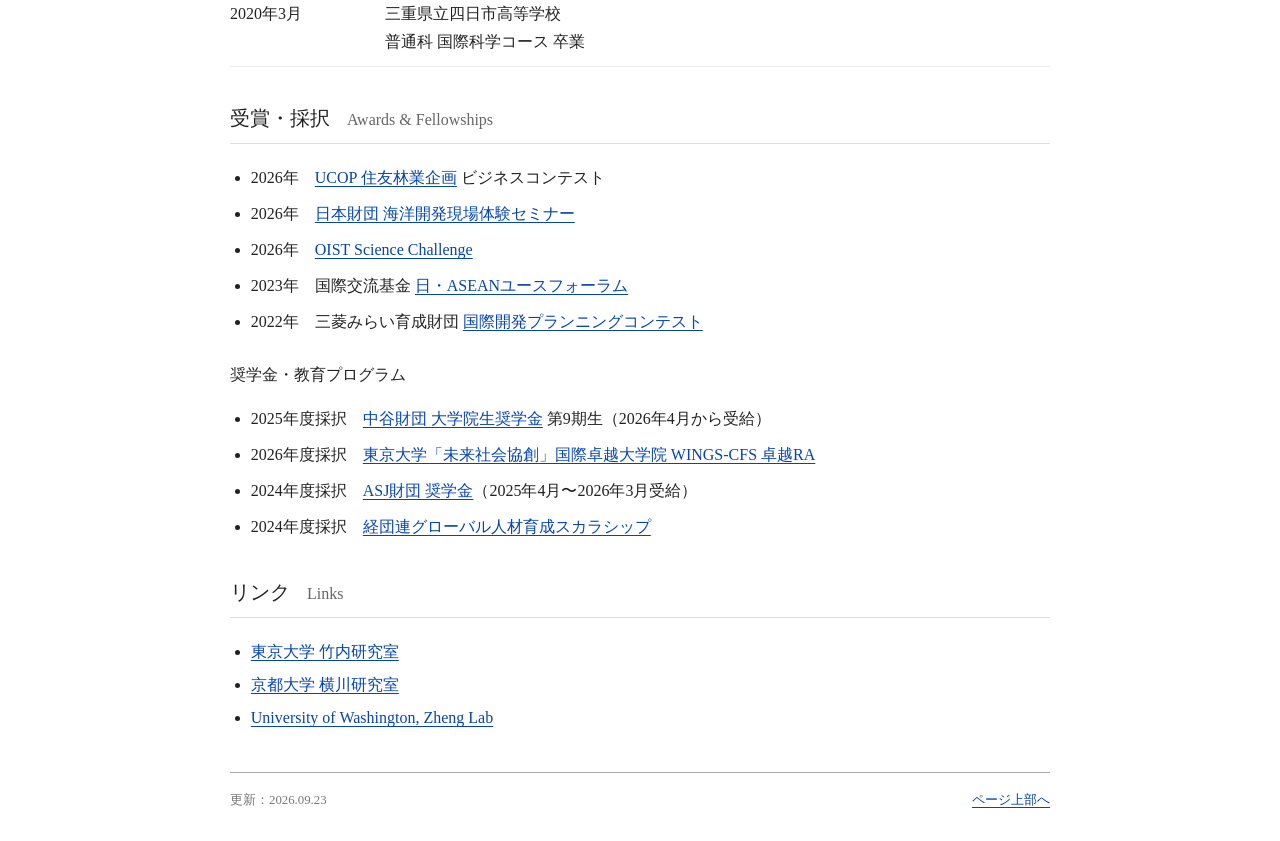
==== commit 1863fd2c: "Update profile publication and awards" ====
--- a/docs/index.html
+++ b/docs/index.html
@@ -11,25 +11,24 @@
 <link rel="stylesheet" href="style.css">
 </head>
 <body>
-<a class="skip-link" href="#main">本文へ移動</a>
+<a class="skip-link" href="#main" target="_blank" rel="noopener noreferrer">本文へ移動</a>
 <main id="main">
 <header class="profile-header">
 <div class="identity">
 <h1>矢田 大地 <span lang="en">Daichi Yada</span></h1>
-<p>東京大学大学院 情報理工学系研究科<br>知能機械情報学専攻 修士課程<br><a href="https://www.hybrid.t.u-tokyo.ac.jp/">竹内研究室</a></p>
-<p class="external"><a href="https://github.com/Daichi-Yada">GitHub</a></p>
+<p>東京大学大学院 情報理工学系研究科<br>知能機械情報学専攻 修士課程<br><a href="https://www.hybrid.t.u-tokyo.ac.jp/" target="_blank" rel="noopener noreferrer">竹内研究室</a></p>
 </div>
-<img class="portrait" src="assets/portrait-2025.jpg" width="3840" height="2160" alt="雪景色の中で犬と写る矢田大地" fetchpriority="high">
+<img class="portrait" src="assets/portrait-2025-cropped.jpg" width="2700" height="1519" alt="雪景色の中で犬と写る矢田大地" fetchpriority="high">
 </header>
-<nav aria-label="メインメニュー"><a href="#research">研究</a><span>/</span><a href="#publications">論文</a><span>/</span><a href="#presentations">学会発表</a><span>/</span><a href="#education">経歴</a><span>/</span><a href="#awards">受賞・採択</a><span>/</span><a href="#links">リンク</a></nav>
+<nav aria-label="メインメニュー"><a href="#research" target="_blank" rel="noopener noreferrer">研究</a><span>/</span><a href="#publications" target="_blank" rel="noopener noreferrer">論文</a><span>/</span><a href="#presentations" target="_blank" rel="noopener noreferrer">学会発表</a><span>/</span><a href="#education" target="_blank" rel="noopener noreferrer">経歴</a><span>/</span><a href="#awards" target="_blank" rel="noopener noreferrer">受賞・採択</a><span>/</span><a href="#links" target="_blank" rel="noopener noreferrer">リンク</a></nav>
 <section id="research"><h2>研究 <small lang="en">Research</small></h2><p>バイオハイブリッド / 培養筋・接続界面 / 組織工学 / マイクロ流体デバイス</p></section>
 <section id="publications"><h2>論文 <small lang="en">Publications</small></h2>
-<article class="publication"><p class="affiliation">ワシントン大学（University of Washington） ／ 投稿済み・2026年9月時点</p><h3 lang="en">Vascularization of capillary-scale networks for lung bioengineering</h3><p lang="en">Jacob Dairaghi, <strong>Daichi Yada</strong>, Alicia Allen, Ryan Bonvillain, Samuel Rayner, Ying Zheng</p></article>
+<article class="publication"><p class="affiliation">ワシントン大学（University of Washington） ／ Under preparation・2026年9月時点</p><h3 lang="en">Vascularization of capillary-scale networks for lung bioengineering</h3><p lang="en">Jacob Dairaghi, <strong>Daichi Yada</strong>, Alicia Allen, Ryan Bonvillain, Samuel Rayner, Ying Zheng</p></article>
 </section>
 <section id="presentations"><h2>学会発表 <small lang="en">Presentations</small></h2>
 <article class="publication"><p class="affiliation">東京大学 ／ µTAS 2026 ／ 査読あり・ポスター発表予定</p><h3 lang="en">A Flow-Path-Integrated Biohybrid Valve Actuated by an Engineered Muscle Ring</h3><p lang="en"><strong>Daichi Yada</strong>, Kenta Maehara, Byeongwook Jo, Minghao Nie, Shoji Takeuchi</p></article>
-<article class="publication"><p class="affiliation">京都大学 ／ 2026年3月・日本生態学会第73回全国大会（京都）</p><h3><a href="https://esj.ne.jp/meeting/abst/73/P2-123.html">低圧下における樹木育成の可能性―火星・月を想定ー</a></h3><p lang="en">Possibility of Tree Cultivation Under Low Pressure: Implications for Mars and the Moon</p><p>池田武文ほか、矢田大地（共同研究者）<br>査読なし・ポスター発表 P2-123</p></article>
-<article class="publication"><p class="affiliation">ワシントン大学（University of Washington） ／ Vascular Biology 2025</p><h3 lang="en">Vascularization of capillary-scale networks for lung bioengineering</h3><p lang="en">Jacob Dairaghi, <strong>Daichi Yada</strong>, Alicia Allen, Ryan Bonvillain, Sam Rayner, Ying Zheng</p><p>ポスター発表・共同研究<br><a href="https://northamericanvascularbiologyorganization.growthzoneapp.com/ap/CloudFile/Download/LvDlM87p">学会公式ポスター一覧</a></p></article>
+<article class="publication"><p class="affiliation">京都大学 ／ 2026年3月・日本生態学会第73回全国大会（京都）</p><h3><a href="https://esj.ne.jp/meeting/abst/73/P2-123.html" target="_blank" rel="noopener noreferrer">低圧下における樹木育成の可能性―火星・月を想定ー</a></h3><p lang="en">Possibility of Tree Cultivation Under Low Pressure: Implications for Mars and the Moon</p><p>池田武文ほか、矢田大地（共同研究者）<br>査読なし・ポスター発表 P2-123</p></article>
+<article class="publication"><p class="affiliation">ワシントン大学（University of Washington） ／ Vascular Biology 2025</p><h3 lang="en">Vascularization of capillary-scale networks for lung bioengineering</h3><p lang="en">Jacob Dairaghi, <strong>Daichi Yada</strong>, Alicia Allen, Ryan Bonvillain, Sam Rayner, Ying Zheng</p><p>ポスター発表・共同研究<br><a href="https://northamericanvascularbiologyorganization.growthzoneapp.com/ap/CloudFile/Download/LvDlM87p" target="_blank" rel="noopener noreferrer">学会公式ポスター一覧</a></p></article>
 </section>
 <section id="education"><h2>経歴 <small lang="en">Education &amp; Experience</small></h2>
 <table><caption class="sr-only">学歴と研究留学の経歴</caption><thead><tr><th scope="col">年月</th><th scope="col">所属・学歴</th></tr></thead><tbody>
@@ -42,23 +41,23 @@
 </section>
 <section id="awards"><h2>受賞・採択 <small lang="en">Awards &amp; Fellowships</small></h2>
 <ul class="spaced-list">
-<li>2026年度　<a href="https://www.u-tokyo.ac.jp/ja/students/special-activities/ugip_sf.html">UCOP 住友林業企画</a> ビジネスコンテスト 優勝</li>
-<li>2026年度　<a href="https://ssl.project-kaiyoukaihatsu.jp/program/">日本財団 海洋開発現場体験セミナー</a> 選抜</li>
-<li>2026年　<a href="https://www.oist.jp/news-center/news/education/2026/5/12/science-challenge-2026">OIST Science Challenge</a> 選抜</li>
-<li>2023年　<a href="https://www.jpf.go.jp/j/project/intel/exchange/youth-forum/2023/03-01.html">日・ASEANユースフォーラム</a> 日本代表</li>
-<li>2022年　<a href="https://iac.kyoto-u.ac.jp/news-topics/1062/">国際開発プランニングコンテスト</a> 優勝</li>
+<li>2026年　<a href="https://www.u-tokyo.ac.jp/ja/students/special-activities/ugip_sf.html" target="_blank" rel="noopener noreferrer">UCOP 住友林業企画</a> ビジネスコンテスト</li>
+<li>2026年　<a href="https://ssl.project-kaiyoukaihatsu.jp/program/" target="_blank" rel="noopener noreferrer">日本財団 海洋開発現場体験セミナー</a></li>
+<li>2026年　<a href="https://www.oist.jp/news-center/news/education/2026/5/12/science-challenge-2026" target="_blank" rel="noopener noreferrer">OIST Science Challenge</a></li>
+<li>2023年　国際交流基金 <a href="https://www.jpf.go.jp/j/project/intel/exchange/youth-forum/2023/03-01.html" target="_blank" rel="noopener noreferrer">日・ASEANユースフォーラム</a></li>
+<li>2022年　三菱みらい育成財団 <a href="https://iac.kyoto-u.ac.jp/news-topics/1062/" target="_blank" rel="noopener noreferrer">国際開発プランニングコンテスト</a></li>
 </ul>
 <h3 class="subheading">奨学金・教育プログラム</h3>
-<ul class="spaced-list"><li>2025年度採択　<a href="https://www.nakatani-foundation.jp/business/scholarship/">中谷財団 大学院生奨学金</a> 第9期生（2026年4月から受給）</li><li>2026年度　<a href="https://www.cfs.t.u-tokyo.ac.jp/rules.html">東京大学「未来社会協創」国際卓越大学院 WINGS-CFS 卓越RA</a></li><li>2024年度採択　<a href="https://www.asjf.or.jp/appreq.html">ASJ財団 奨学金</a>（2025年4月〜2026年3月受給）</li><li>2024年度　<a href="https://www.keidanren.or.jp/japanese/profile/ishizaka/">経団連グローバル人材育成スカラシップ</a></li></ul>
+<ul class="spaced-list"><li>2025年度採択　<a href="https://www.nakatani-foundation.jp/business/scholarship/" target="_blank" rel="noopener noreferrer">中谷財団 大学院生奨学金</a> 第9期生（2026年4月から受給）</li><li>2026年度採択　<a href="https://www.cfs.t.u-tokyo.ac.jp/rules.html" target="_blank" rel="noopener noreferrer">東京大学「未来社会協創」国際卓越大学院 WINGS-CFS 卓越RA</a></li><li>2024年度採択　<a href="https://www.asjf.or.jp/appreq.html" target="_blank" rel="noopener noreferrer">ASJ財団 奨学金</a>（2025年4月〜2026年3月受給）</li><li>2024年度採択　<a href="https://www.keidanren.or.jp/japanese/profile/ishizaka/" target="_blank" rel="noopener noreferrer">経団連グローバル人材育成スカラシップ</a></li></ul>
 </section>
 <section id="links"><h2>リンク <small lang="en">Links</small></h2>
 <ul class="link-list">
-<li><a href="https://www.hybrid.t.u-tokyo.ac.jp/">東京大学 竹内研究室</a></li>
-<li><a href="https://www.mbsys.me.kyoto-u.ac.jp/">京都大学 横川研究室</a></li>
-<li><a href="https://sites.google.com/uw.edu/yingzhenglab/">University of Washington, Zheng Lab</a></li>
+<li><a href="https://www.hybrid.t.u-tokyo.ac.jp/" target="_blank" rel="noopener noreferrer">東京大学 竹内研究室</a></li>
+<li><a href="https://www.mbsys.me.kyoto-u.ac.jp/" target="_blank" rel="noopener noreferrer">京都大学 横川研究室</a></li>
+<li><a href="https://sites.google.com/uw.edu/yingzhenglab/" target="_blank" rel="noopener noreferrer">University of Washington, Zheng Lab</a></li>
 </ul>
 </section>
-<footer><span>更新：2026.09.23</span><a href="#main">ページ上部へ</a></footer>
+<footer><span>更新：2026.09.23</span><a href="#main" target="_blank" rel="noopener noreferrer">ページ上部へ</a></footer>
 </main>
 </body>
 </html>
